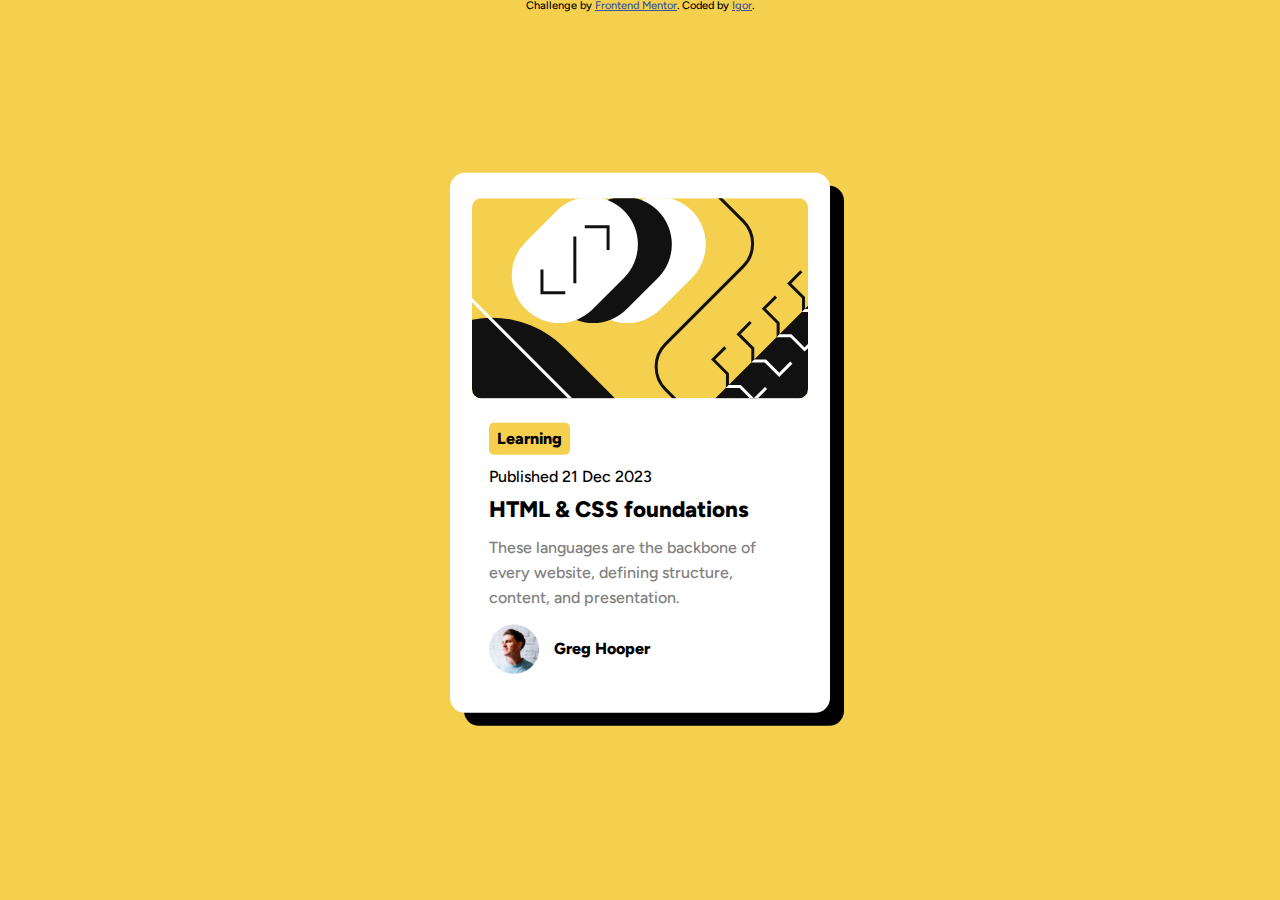
==== index.html @ 586a084f "Add files via upload" ====
<!DOCTYPE html>
<html lang="en">
<head>
  <meta charset="UTF-8">
  <meta name="viewport" content="width=device-width, initial-scale=1.0"> <!-- displays site properly based on user's device -->
  <link rel="icon" type="image/png" sizes="32x32" href="./assets/images/favicon-32x32.png">
  <link rel="preconnect" href="https://fonts.googleapis.com">
  <link rel="preconnect" href="https://fonts.gstatic.com" crossorigin>
  <link href="https://fonts.googleapis.com/css2?family=Figtree:ital,wght@0,300..900;1,300..900&display=swap" rel="stylesheet">
  <link rel="stylesheet" href="assets/css/reset.css">
  <link rel="stylesheet" href="assets/css/style.css">
  <title>Frontend Mentor | Blog preview card</title>

  <!-- Feel free to remove these styles or customise in your own stylesheet 👍 -->
  <style>
    .attribution { font-size: 11px; text-align: center; }
    .attribution a { color: hsl(228, 45%, 44%); }
  </style>
</head>
<body>
  <main>
    <article class="imagem">
      <img src="assets/images/illustration-article.svg" alt="">
    </article>
    <div class="learning">
      <p>Learning</p>
    </div>
    <div class="publicacao">
      <p>Published 21 Dec 2023</p>
    </div>
    <section class="principal">
      <h1>HTML & CSS foundations</h1>
      <p>These languages are the backbone of every website, defining structure,
         content, and presentation.</p>
    </section>
    <div class="greg">
      <img src="assets/images/image-avatar.webp" alt="">
      <p>Greg Hooper</p>
    </div>
  </main>
  <div class="attribution">
    Challenge by <a href="https://www.frontendmentor.io?ref=challenge" target="_blank">Frontend Mentor</a>. 
    Coded by <a href="#">Igor</a>.
  </div>
</body>
</html>
---- assets/css/style.css ----
@import url('https://fonts.googleapis.com/css2?family=Figtree:ital,wght@0,300..900;1,300..900&display=swap');

body{
  font-size: 16px;
  font-family: "Figtree", sans-serif;
  background: hsl(47, 88%, 63%);
  font-weight: 500;
}

main{
  position: absolute;
  left: 50%;
  top: 50%;
  transform: translate(-50%,-55%);
  background:#fff;
  width: 330px;
  margin: 20px auto;
  padding: 25px;
  border-radius: 15px;
  -webkit-box-shadow: 14px 13px 0px 0px rgba(0,0,0,1);
  -moz-box-shadow: 14px 13px 0px 0px rgba(0,0,0,1);
  box-shadow: 14px 13px 0px 0px rgba(0,0,0,1);
}

main:hover{
  -webkit-box-shadow: 17px 15px 0px 0px rgba(0,0,0,1);
  -moz-box-shadow: 17px 15px 0px 0px rgba(0,0,0,1);
  box-shadow: 17px 15px 0px 0px rgba(0,0,0,1);
  transition: 0.5s;
}

.imagem{
  display: flex;
  justify-content: center;
  padding: 0 0 10px 0;
}

.imagem img{
  border-radius: 10px;
}

.learning{
  background: hsl(47, 88%, 63%);
  color: black;
  width: fit-content;
  font-weight: 800;
  padding: 8px;
  border-radius: 5px;
  margin: 14px;
}

.publicacao{
  margin: 14px;
}

.principal h1{
  margin: 14px;
  font-size: 1.4em;
  font-weight: 800;
}

.principal h1:hover{
  color: hsl(47, 88%, 63%);
  cursor: pointer;
  transition: 0.2s;
}

.principal p{
  margin: 14px;
  color: hsl(0, 0%, 50%);
  line-height: 25px;
}

.greg{
  display: flex;
  align-items: center;
  gap: 15px;
  font-weight: 800;
  margin: 14px;
}

.greg img{
  width: 50px;
  height: 50px;
}
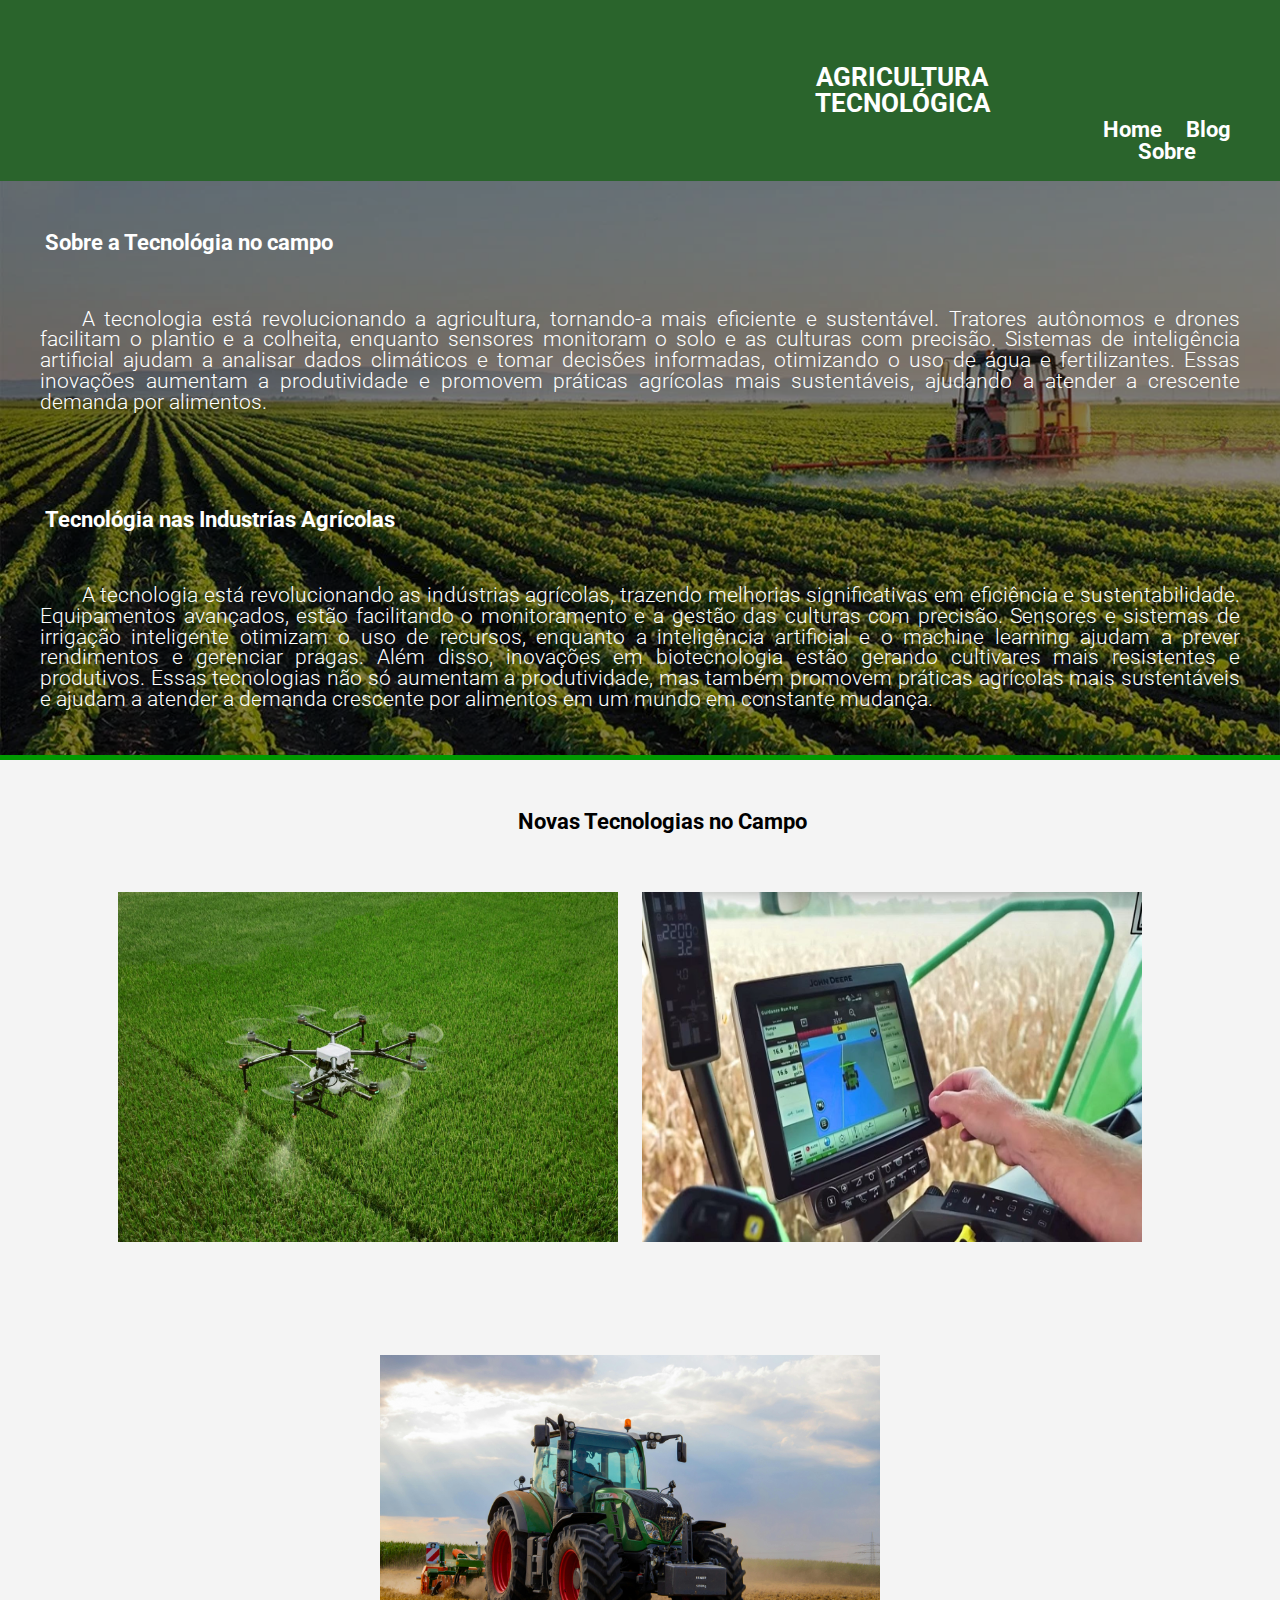
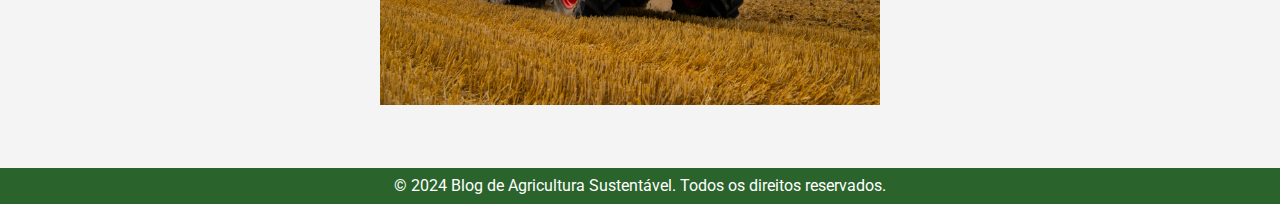
==== commit 0f4c8e3d: "Add files via upload" ====
--- a/index.html
+++ b/index.html
@@ -1,46 +1,53 @@
-<!DOCTYPE html>
-<html lang="en">
-<head>
-  <meta charset="UTF-8">
-  <meta name="viewport" content="width=device-width, initial-scale=1.0"> <!-- displays site properly based on user's device -->
-  <link rel="icon" type="image/png" sizes="32x32" href="./assets/images/favicon-32x32.png">
-  <link rel="preconnect" href="https://fonts.googleapis.com">
-  <link rel="preconnect" href="https://fonts.gstatic.com" crossorigin>
-  <link href="https://fonts.googleapis.com/css2?family=Figtree:ital,wght@0,300..900;1,300..900&display=swap" rel="stylesheet">
-  <link rel="stylesheet" href="assets/css/reset.css">
-  <link rel="stylesheet" href="assets/css/style.css">
-  <title>Frontend Mentor | Blog preview card</title>
-
-  <!-- Feel free to remove these styles or customise in your own stylesheet 👍 -->
-  <style>
-    .attribution { font-size: 11px; text-align: center; }
-    .attribution a { color: hsl(228, 45%, 44%); }
-  </style>
-</head>
-<body>
-  <main>
-    <article class="imagem">
-      <img src="assets/images/illustration-article.svg" alt="">
-    </article>
-    <div class="learning">
-      <p>Learning</p>
-    </div>
-    <div class="publicacao">
-      <p>Published 21 Dec 2023</p>
-    </div>
-    <section class="principal">
-      <h1>HTML & CSS foundations</h1>
-      <p>These languages are the backbone of every website, defining structure,
-         content, and presentation.</p>
-    </section>
-    <div class="greg">
-      <img src="assets/images/image-avatar.webp" alt="">
-      <p>Greg Hooper</p>
-    </div>
-  </main>
-  <div class="attribution">
-    Challenge by <a href="https://www.frontendmentor.io?ref=challenge" target="_blank">Frontend Mentor</a>. 
-    Coded by <a href="#">Igor</a>.
-  </div>
-</body>
-</html>+<!DOCTYPE html>
+<html lang="en">
+<head>
+    <meta charset="UTF-8">
+    <meta name="viewport" content="width=device-width, initial-scale=1.0">
+    <title>Blog de Agricultura Tecnológica</title>
+    <link rel="stylesheet" href="src/css/reset.css">
+    <link rel="stylesheet" href="src/css/style.css">
+</head>
+<body>
+    <header>
+        <h1>Agricultura Tecnológica</h1>
+        <nav>
+            <ul>
+                <li><a href="#home">Home</a></li>
+                <li><a href="#blog">Blog</a></li>
+                <li><a href="#sobre">Sobre</a></li>
+            </ul>
+        </nav>
+    </header>
+    <main>
+        <div class="fundo">
+        <section id="home">
+            <h2 class="titulo-1">Sobre a Tecnológia no campo</h2>
+            <p>
+                A tecnologia está revolucionando a agricultura, tornando-a mais eficiente e sustentável. Tratores autônomos e drones facilitam o plantio e a colheita, 
+                enquanto sensores monitoram o solo e as culturas com precisão. Sistemas de inteligência artificial ajudam a analisar dados climáticos e tomar decisões informadas, 
+                otimizando o uso de água e fertilizantes. Essas inovações aumentam a produtividade e promovem práticas agrícolas mais sustentáveis, ajudando a atender a crescente demanda 
+                por alimentos.
+            </p>
+
+            <h2 class="titulo-2">Tecnológia nas Industrías Agrícolas</h2>
+            <p>A tecnologia está revolucionando as indústrias agrícolas, trazendo melhorias significativas em eficiência e sustentabilidade. Equipamentos avançados, 
+                estão facilitando o monitoramento e a gestão das culturas com precisão. 
+                Sensores e sistemas de irrigação inteligente otimizam o uso de recursos, enquanto a inteligência artificial e o machine learning ajudam a prever rendimentos e 
+                gerenciar pragas. Além disso, inovações em biotecnologia estão gerando cultivares mais resistentes e produtivos. Essas tecnologias não só aumentam a produtividade, 
+                mas também promovem práticas agrícolas mais sustentáveis e ajudam a atender a demanda crescente por alimentos em um mundo em constante mudança.</p>
+        </section>
+         </div>
+        <section class="novas-tecnologias">
+            <h2>Novas Tecnologias no Campo</h2>
+            <a href="drones.html"><img src="src/img/drone-agricola-pulverizador.jpg" alt="" class="tecnologias"></a>
+            <a href=""><img src="src/img/gps_agricola.jpg" alt="" class="tecnologias"></a>
+            <a href=""><img src="src/img/trator.jpg" alt="" class="tecnologias"></a>
+        </section>
+        </section>
+    </main>
+    <footer>
+        <p>&copy; 2024 Blog de Agricultura Sustentável. Todos os direitos reservados.</p>
+    </footer>
+    <script src="src/js/script.js"></script>
+</body>
+</html>
--- a/src/css/style.css
+++ b/src/css/style.css
@@ -0,0 +1,131 @@
+@import url('https://fonts.googleapis.com/css2?family=Roboto:ital,wght@0,100;0,300;0,400;0,500;0,700;0,900;1,100;1,300;1,400;1,500;1,700;1,900&display=swap');
+
+
+/* Variáveis de estilo */
+:root {
+    --primary-color: #2a642c;
+    --secondary-color: #f4f4f4;
+    --text-color: #333;
+    --fonte-principal: "Roboto", sans-serif;
+}
+
+body {
+    font-family: var(--fonte-principal);
+    background-color: var(--secondary-color);
+    width: 100vw;
+    height: 100vh;
+}
+
+header {
+    background-color: var(--primary-color);
+    color: white;
+    padding: 15px 0;
+    text-align: center;
+    display: flex;
+    align-items: center;
+    justify-content: space-between;
+}
+
+header h1{
+    padding-left: 720px;
+    margin: 50px;
+    font-weight: bolder;
+    font-size: 1.6em;
+    text-transform: uppercase;
+}
+
+header nav ul {
+    list-style-type: none;
+    padding: 100px 30px 0 0;
+    font-weight: 700;
+}
+
+header nav ul li {
+    display: inline;
+    margin: 0 10px;
+}
+
+header nav ul li a {
+    font-size: 22px;
+    color: white;
+    text-decoration: none;
+}
+
+a:hover{
+    font-size: 25px;
+    color: rgb(1, 153, 1);
+    transition: 0.4s;
+}
+
+
+
+.fundo{
+    background-image: url(../img/fundo-2.webp);
+    background-size: cover;
+    background-position: center;
+    border-bottom: 5px solid rgb(1, 153, 1);
+}
+
+#home{
+    color: rgb(255, 255, 255);
+    background-color: rgba(0, 0, 0, 0.473);
+    height: 100%;
+}
+
+section h2{
+    color: rgb(255, 255, 255);
+    font-size: 1.4em;
+    font-weight: bold;
+    padding: 50px 0 10px 45px;
+
+}
+
+#home p{
+    font-size: 1.3em;
+    font-weight: 300;
+    padding: 45px 40px;
+    text-align: justify;
+    text-indent: 2em
+}
+
+
+hr{
+    height: 5px;
+    background-color: var(--primary-color);
+}
+
+.novas-tecnologias{
+    text-align: center;
+}
+
+.novas-tecnologias h2{
+    color: black;
+}
+
+section .tecnologias{
+    height: 350px;
+    width: 500px;
+    margin: 50px 20px 60px 0;
+    
+}
+
+.tecnologias:hover{
+    height: 390px;
+    width: 540px;
+    transition: 0.4s;
+    cursor: pointer;
+}
+
+.blog-list {
+    display: flex;
+    flex-wrap: wrap;
+    justify-content: space-around;
+}
+
+
+footer {
+    background-color: var(--primary-color);
+    color: white;
+    text-align: center;
+    padding: 10px 0;
+}
